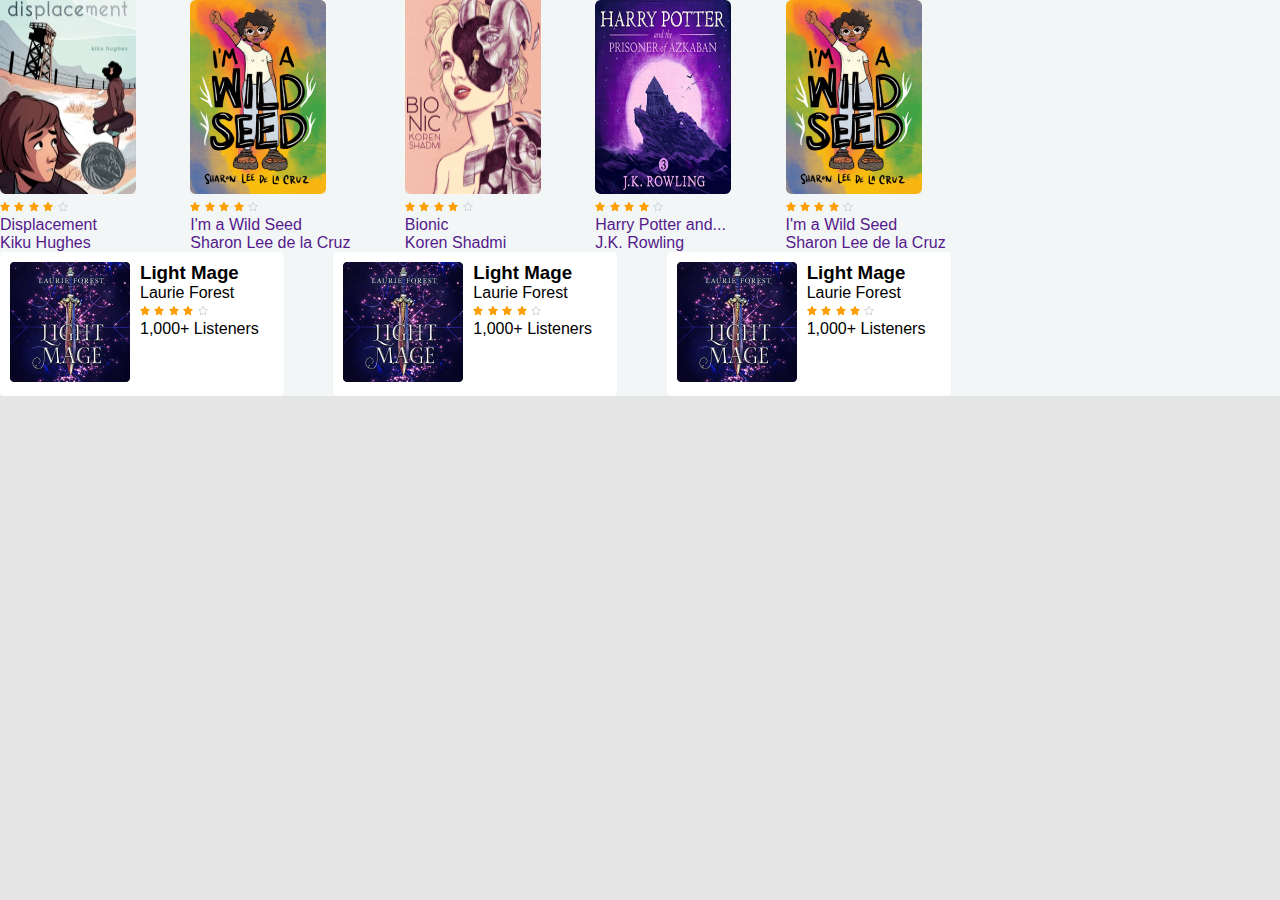
==== dashboard.html @ 431d7af4 "first commit" ====
<!DOCTYPE html>
<html lang="en">
<head>
    <meta charset="UTF-8">
    <meta http-equiv="X-UA-Compatible" content="IE=edge">
    <meta name="viewport" content="width=device-width, initial-scale=1.0">
    <link rel="stylesheet" href="/css/dashboard.css">
    <title>Document</title>
</head>
<body>
    <div class="container">
        <div class="sidebar"></div>
        <div class="main">
            <div class="rmd">
                <a href="">
                    <div>
                        <img class="rmd-img" src="/bk-images/displacement.png" alt="">
                    </div>
                    <div>
                        <p class="stars">
                            <img src="/images/star.png" alt="">
                            <img src="/images/star.png" alt="">
                            <img src="/images/star.png" alt="">
                            <img src="/images/star.png" alt="">
                            <img src="/images/star1.png" alt="">
                        </p>
                        <p class="bk-title">Displacement</p>
                        <p class="bk-author">Kiku Hughes</p>
                    </div>
                </a>
                <a href="">
                    <div>
                        <img class="rmd-img"  src="/bk-images/wild_seed.png" alt="">
                    </div>
                    <div>
                        <p class="stars">
                            <img src="/images/star.png" alt="">
                            <img src="/images/star.png" alt="">
                            <img src="/images/star.png" alt="">
                            <img src="/images/star.png" alt="">
                            <img src="/images/star1.png" alt="">
                        </p>
                        <p class="bk-title">I'm a Wild Seed</p>
                        <p class="bk-author">Sharon Lee de la Cruz</p>
                    </div>
                </a>
                <a href="">
                    <div>
                        <img class="rmd-img"  src="/bk-images/bionic.png" alt="">
                    </div>
                    <div>
                        <p class="stars">
                            <img src="/images/star.png" alt="">
                            <img src="/images/star.png" alt="">
                            <img src="/images/star.png" alt="">
                            <img src="/images/star.png" alt="">
                            <img src="/images/star1.png" alt="">
                        </p>
                        <p class="bk-title">Bionic</p>
                        <p class="bk-author">Koren Shadmi</p>
                    </div>
                </a>
                <a href="">
                    <div>
                        <img class="rmd-img"  src="/bk-images/potter.png" alt="">
                    </div>
                    <div>
                        <p class="stars">
                            <img src="/images/star.png" alt="">
                            <img src="/images/star.png" alt="">
                            <img src="/images/star.png" alt="">
                            <img src="/images/star.png" alt="">
                            <img src="/images/star1.png" alt="">
                        </p>
                        <p class="bk-title">Harry Potter and...</p>
                        <p class="bk-author">J.K. Rowling</p>
                    </div>
                </a>
                <a href="">
                    <div>
                        <img class="rmd-img"  src="/bk-images/wild_seed.png" alt="">
                    </div>
                    <div>
                        <p class="stars">
                            <img src="/images/star.png" alt="">
                            <img src="/images/star.png" alt="">
                            <img src="/images/star.png" alt="">
                            <img src="/images/star.png" alt="">
                            <img src="/images/star1.png" alt="">
                        </p>
                        <p class="bk-title">I'm a Wild Seed</p>
                        <p class="bk-author">Sharon Lee de la Cruz</p>
                    </div>
                </a>
            </div>
            <div class="trend">
                <div class="trend-bk">
                    <div class="trend-bk-img">
                        <img src="/bk-images/light_mage.png" alt="">
                    </div>
                    <div class="trend-bk-desc">
                        <h3 class="title">Light Mage</h3>
                        <p class="author">Laurie Forest</p>
                        <p class="stars">
                            <img src="/images/star.png" alt="">
                            <img src="/images/star.png" alt="">
                            <img src="/images/star.png" alt="">
                            <img src="/images/star.png" alt="">
                            <img src="/images/star1.png" alt="">
                        </p>
                        <p class="reviews">1,000+ Listeners</p>
                    </div>
                </div>
                <div class="trend-bk">
                    <div class="trend-bk-img">
                        <img src="/bk-images/light_mage.png" alt="">
                    </div>
                    <div class="trend-bk-desc">
                        <h3 class="title">Light Mage</h3>
                        <p class="author">Laurie Forest</p>
                        <p class="stars">
                            <img src="/images/star.png" alt="">
                            <img src="/images/star.png" alt="">
                            <img src="/images/star.png" alt="">
                            <img src="/images/star.png" alt="">
                            <img src="/images/star1.png" alt="">
                        </p>
                        <p class="reviews">1,000+ Listeners</p>
                    </div>
                </div>
                <div class="trend-bk">
                    <div class="trend-bk-img">
                        <img src="/bk-images/light_mage.png" alt="">
                    </div>
                    <div class="trend-bk-desc">
                        <h3 class="title">Light Mage</h3>
                        <p class="author">Laurie Forest</p>
                        <p class="stars">
                            <img src="/images/star.png" alt="">
                            <img src="/images/star.png" alt="">
                            <img src="/images/star.png" alt="">
                            <img src="/images/star.png" alt="">
                            <img src="/images/star1.png" alt="">
                        </p>
                        <p class="reviews">1,000+ Listeners</p>
                    </div>
                </div>
            </div>
            <div class="new"></div>
        </div>
    </div>
</body>
</html>
---- css/dashboard.css ----
* {
    box-sizing: border-box;
    padding: 0;
    margin: 0;
}

body {
    background-color: #E5E5E5;
    margin: 0;
    padding: 0;
    font-family: 'Inter', sans-serif;
    /* font-family: 'Karla', sans-serif; */
}

img {
    max-width: 100%;
}

a {
    text-decoration: none;
}

.main {
    background-color: #f2f6f7;
    /* max-width: 1160px; */
    margin: auto;
}

.rmd {
    display: grid;
    max-width: 1000px;
}
    
.rmd-img {
    width: 136px;
    height: 194px;

}

.trend {
    display: grid;   
    max-width: 1000px;
}

.trend-bk {
    width: 284px;
    height: 144px;
    padding: 10px;
    border-radius: 5px;
    background: #FFFFFF;
    display: flex;
    gap: 10px;
}

@media screen and (min-width: 375px)  {
    .rmd {
        grid-template-columns: auto auto;
    }
}

@media screen and (min-width: 600px) {
    .rmd {
        grid-template-columns: auto auto auto;
    }

    .trend {
        grid-template-columns: auto auto;
    }
}

@media screen and (min-width: 1024px) {
    .rmd {
        grid-template-columns: auto auto auto auto auto;
    }
    .trend {
        grid-template-columns: auto auto auto;
    }
}
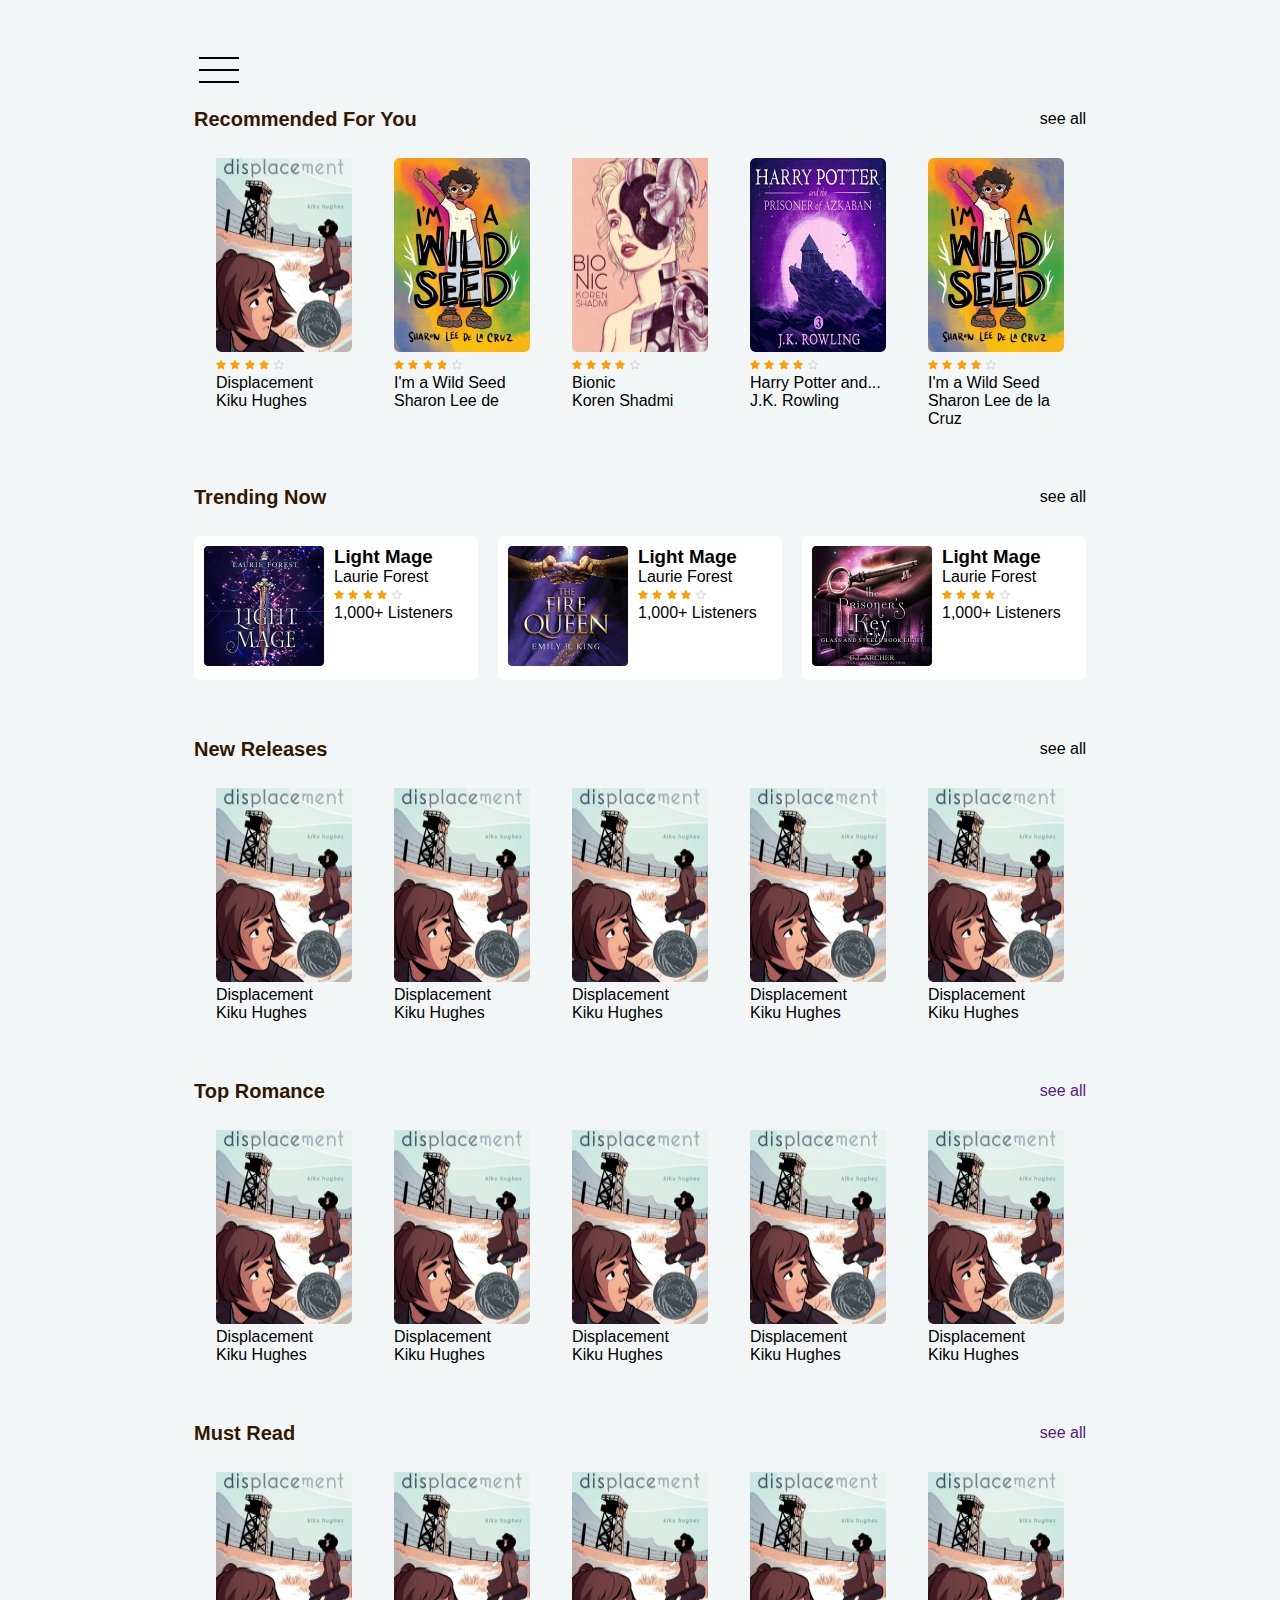
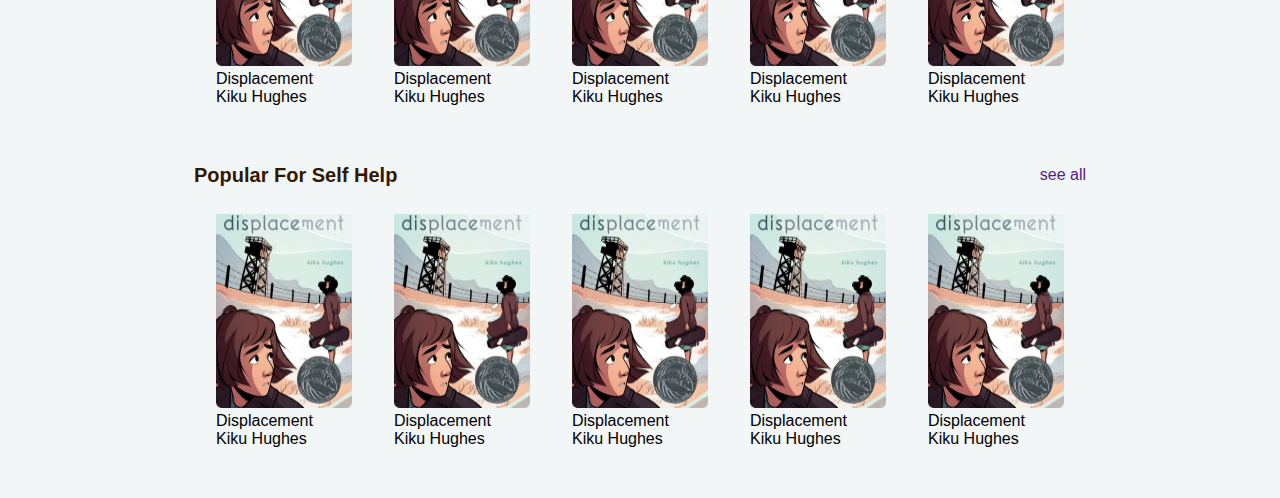
==== commit 699b4abb: "updates" ====
--- a/dashboard.html
+++ b/dashboard.html
@@ -5,148 +5,394 @@
     <meta http-equiv="X-UA-Compatible" content="IE=edge">
     <meta name="viewport" content="width=device-width, initial-scale=1.0">
     <link rel="stylesheet" href="/css/dashboard.css">
-    <title>Document</title>
+    <title>Audilan</title>
 </head>
 <body>
     <div class="container">
-        <div class="sidebar"></div>
+        <aside class="sidebar">
+            <div class="sidebar-top">
+                <img src="/images/logo.png" alt="">
+                <button class="hide-btn">
+                    <img src="/images/close-btn.png" alt="">
+                </button>
+            </div>
+            <ul class="side-navs">
+                <li><a href="">Dashboard</a></li>
+                <li><a href="">Ebook</a></li>
+                <li><a href="">Audiobook</a></li>
+                <li><a href="">Favourites</a></i1>
+                <li><a href="">Settings</a></li>
+            </ul>
+            <a href="login.html" class="logout">Login</a>
+        </aside>
         <div class="main">
-            <div class="rmd">
-                <a href="">
-                    <div>
-                        <img class="rmd-img" src="/bk-images/displacement.png" alt="">
-                    </div>
-                    <div>
-                        <p class="stars">
-                            <img src="/images/star.png" alt="">
-                            <img src="/images/star.png" alt="">
-                            <img src="/images/star.png" alt="">
-                            <img src="/images/star.png" alt="">
-                            <img src="/images/star1.png" alt="">
-                        </p>
-                        <p class="bk-title">Displacement</p>
-                        <p class="bk-author">Kiku Hughes</p>
-                    </div>
-                </a>
-                <a href="">
-                    <div>
-                        <img class="rmd-img"  src="/bk-images/wild_seed.png" alt="">
-                    </div>
-                    <div>
-                        <p class="stars">
-                            <img src="/images/star.png" alt="">
-                            <img src="/images/star.png" alt="">
-                            <img src="/images/star.png" alt="">
-                            <img src="/images/star.png" alt="">
-                            <img src="/images/star1.png" alt="">
-                        </p>
-                        <p class="bk-title">I'm a Wild Seed</p>
-                        <p class="bk-author">Sharon Lee de la Cruz</p>
-                    </div>
-                </a>
-                <a href="">
-                    <div>
-                        <img class="rmd-img"  src="/bk-images/bionic.png" alt="">
-                    </div>
-                    <div>
-                        <p class="stars">
-                            <img src="/images/star.png" alt="">
-                            <img src="/images/star.png" alt="">
-                            <img src="/images/star.png" alt="">
-                            <img src="/images/star.png" alt="">
-                            <img src="/images/star1.png" alt="">
-                        </p>
-                        <p class="bk-title">Bionic</p>
-                        <p class="bk-author">Koren Shadmi</p>
-                    </div>
-                </a>
-                <a href="">
-                    <div>
-                        <img class="rmd-img"  src="/bk-images/potter.png" alt="">
-                    </div>
-                    <div>
-                        <p class="stars">
-                            <img src="/images/star.png" alt="">
-                            <img src="/images/star.png" alt="">
-                            <img src="/images/star.png" alt="">
-                            <img src="/images/star.png" alt="">
-                            <img src="/images/star1.png" alt="">
-                        </p>
-                        <p class="bk-title">Harry Potter and...</p>
-                        <p class="bk-author">J.K. Rowling</p>
-                    </div>
-                </a>
-                <a href="">
-                    <div>
-                        <img class="rmd-img"  src="/bk-images/wild_seed.png" alt="">
-                    </div>
-                    <div>
-                        <p class="stars">
-                            <img src="/images/star.png" alt="">
-                            <img src="/images/star.png" alt="">
-                            <img src="/images/star.png" alt="">
-                            <img src="/images/star.png" alt="">
-                            <img src="/images/star1.png" alt="">
-                        </p>
-                        <p class="bk-title">I'm a Wild Seed</p>
-                        <p class="bk-author">Sharon Lee de la Cruz</p>
-                    </div>
-                </a>
-            </div>
-            <div class="trend">
-                <div class="trend-bk">
-                    <div class="trend-bk-img">
-                        <img src="/bk-images/light_mage.png" alt="">
-                    </div>
-                    <div class="trend-bk-desc">
-                        <h3 class="title">Light Mage</h3>
-                        <p class="author">Laurie Forest</p>
-                        <p class="stars">
-                            <img src="/images/star.png" alt="">
-                            <img src="/images/star.png" alt="">
-                            <img src="/images/star.png" alt="">
-                            <img src="/images/star.png" alt="">
-                            <img src="/images/star1.png" alt="">
-                        </p>
-                        <p class="reviews">1,000+ Listeners</p>
-                    </div>
-                </div>
-                <div class="trend-bk">
-                    <div class="trend-bk-img">
-                        <img src="/bk-images/light_mage.png" alt="">
-                    </div>
-                    <div class="trend-bk-desc">
-                        <h3 class="title">Light Mage</h3>
-                        <p class="author">Laurie Forest</p>
-                        <p class="stars">
-                            <img src="/images/star.png" alt="">
-                            <img src="/images/star.png" alt="">
-                            <img src="/images/star.png" alt="">
-                            <img src="/images/star.png" alt="">
-                            <img src="/images/star1.png" alt="">
-                        </p>
-                        <p class="reviews">1,000+ Listeners</p>
-                    </div>
-                </div>
-                <div class="trend-bk">
-                    <div class="trend-bk-img">
-                        <img src="/bk-images/light_mage.png" alt="">
-                    </div>
-                    <div class="trend-bk-desc">
-                        <h3 class="title">Light Mage</h3>
-                        <p class="author">Laurie Forest</p>
-                        <p class="stars">
-                            <img src="/images/star.png" alt="">
-                            <img src="/images/star.png" alt="">
-                            <img src="/images/star.png" alt="">
-                            <img src="/images/star.png" alt="">
-                            <img src="/images/star1.png" alt="">
-                        </p>
-                        <p class="reviews">1,000+ Listeners</p>
-                    </div>
-                </div>
-            </div>
-            <div class="new"></div>
+            <header class="main-top">
+                <button class="hamburger show-sidebar-btn">
+                    <span class="bar"></span>
+                    <span class="bar"></span>
+                    <span class="bar"></span>
+                </button>
+            </header>
+            <script src="/js/dashboard.js"></script>
+            <section>
+                <div class="header">
+                    <h2>Recommended For You</h2>
+                    <a>see all</a>
+                </div>
+                <div class="rmd books">
+                    <div class="book">
+                        <div>
+                            <img class="book-img" src="/bk-images/displacement.png" alt="">
+                        </div>
+                        <div class="desc">
+                            <p class="stars">
+                                <img src="/images/star.png" alt="">
+                                <img src="/images/star.png" alt="">
+                                <img src="/images/star.png" alt="">
+                                <img src="/images/star.png" alt="">
+                                <img src="/images/star1.png" alt="">
+                            </p>
+                            <p class="bk-title">Displacement</p>
+                            <p class="bk-author">Kiku Hughes</p>
+                        </div>
+                    </div>
+                    <div class="book">
+                        <div>
+                            <img class="book-img"  src="/bk-images/wild_seed.png" alt="">
+                        </div>
+                        <div class="desc">
+                            <p class="stars">
+                                <img src="/images/star.png" alt="">
+                                <img src="/images/star.png" alt="">
+                                <img src="/images/star.png" alt="">
+                                <img src="/images/star.png" alt="">
+                                <img src="/images/star1.png" alt="">
+                            </p>
+                            <p class="bk-title">I'm a Wild Seed</p>
+                            <p class="bk-author">Sharon Lee de </p>
+                        </div>
+                    </div>
+                    <div class="book">
+                        <div>
+                            <img class="book-img"  src="/bk-images/bionic.png" alt="">
+                        </div>
+                        <div class="desc">
+                            <p class="stars">
+                                <img src="/images/star.png" alt="">
+                                <img src="/images/star.png" alt="">
+                                <img src="/images/star.png" alt="">
+                                <img src="/images/star.png" alt="">
+                                <img src="/images/star1.png" alt="">
+                            </p>
+                            <p class="bk-title">Bionic</p>
+                            <p class="bk-author">Koren Shadmi</p>
+                        </div>
+                    </div>
+                    <div class="book">
+                        <div>
+                            <img class="book-img"  src="/bk-images/potter.png" alt="">
+                        </div>
+                        <div class="desc">
+                            <p class="stars">
+                                <img src="/images/star.png" alt="">
+                                <img src="/images/star.png" alt="">
+                                <img src="/images/star.png" alt="">
+                                <img src="/images/star.png" alt="">
+                                <img src="/images/star1.png" alt="">
+                            </p>
+                            <p class="bk-title">Harry Potter and...</p>
+                            <p class="bk-author">J.K. Rowling</p>
+                        </div>
+                    </div>
+                    <div class="book">
+                        <div>
+                            <img class="book-img"  src="/bk-images/wild_seed.png" alt="">
+                        </div>
+                        <div class="desc">
+                            <p class="stars">
+                                <img src="/images/star.png" alt="">
+                                <img src="/images/star.png" alt="">
+                                <img src="/images/star.png" alt="">
+                                <img src="/images/star.png" alt="">
+                                <img src="/images/star1.png" alt="">
+                            </p>
+                            <p class="bk-title">I'm a Wild Seed</p>
+                            <p class="bk-author">Sharon Lee de la Cruz</p>
+                        </div>
+                    </div>
+                </div>
+            </section>
+            <section>
+                <div class="header">
+                    <h2>Trending Now</h2>
+                    <a>see all</a>
+                </div>
+                <div class="trend">
+                    <div class="trend-bk">
+                        <div class="trend-bk-img">
+                            <img src="/bk-images/light_mage.png" alt="">
+                        </div>
+                        <div class="trend-bk-desc desc">
+                            <h3 class="title">Light Mage</h3>
+                            <p class="author">Laurie Forest</p>
+                            <p class="stars">
+                                <img src="/images/star.png" alt="">
+                                <img src="/images/star.png" alt="">
+                                <img src="/images/star.png" alt="">
+                                <img src="/images/star.png" alt="">
+                                <img src="/images/star1.png" alt="">
+                            </p>
+                            <p class="reviews">1,000+ Listeners</p>
+                        </div>
+                    </div>
+                    <div class="trend-bk">
+                        <div class="trend-bk-img">
+                            <img src="/bk-images/fire_queen.png" alt="">
+                        </div>
+                        <div class="trend-bk-desc desc">
+                            <h3 class="title">Light Mage</h3>
+                            <p class="author">Laurie Forest</p>
+                            <p class="stars">
+                                <img src="/images/star.png" alt="">
+                                <img src="/images/star.png" alt="">
+                                <img src="/images/star.png" alt="">
+                                <img src="/images/star.png" alt="">
+                                <img src="/images/star1.png" alt="">
+                            </p>
+                            <p class="reviews">1,000+ Listeners</p>
+                        </div>
+                    </div>
+                    <div class="trend-bk">
+                        <div class="trend-bk-img">
+                            <img src="/bk-images/prisoner_key.png" alt="">
+                        </div>
+                        <div class="trend-bk-desc desc">
+                            <h3 class="title">Light Mage</h3>
+                            <p class="author">Laurie Forest</p>
+                            <p class="stars">
+                                <img src="/images/star.png" alt="">
+                                <img src="/images/star.png" alt="">
+                                <img src="/images/star.png" alt="">
+                                <img src="/images/star.png" alt="">
+                                <img src="/images/star1.png" alt="">
+                            </p>
+                            <p class="reviews">1,000+ Listeners</p>
+                        </div>
+                    </div>
+                </div>
+            </section>
+            <section>
+                <div class="header">
+                    <h2>New Releases</h2>
+                    <a>see all</a>
+                </div>
+                <div class="new books">
+                    <div class="book">
+                        <div>
+                            <img class="book-img" src="/bk-images/displacement.png" alt="">
+                        </div>
+                        <div class="desc">
+                            <p class="bk-title">Displacement</p>
+                            <p class="bk-author">Kiku Hughes</p>
+                        </div>
+                    </div>
+                    <div class="book">
+                        <div>
+                            <img class="book-img" src="/bk-images/displacement.png" alt="">
+                        </div>
+                        <div class="desc">
+                            <p class="bk-title">Displacement</p>
+                            <p class="bk-author">Kiku Hughes</p>
+                        </div>
+                    </div>
+                    <div class="book">
+                        <div>
+                            <img class="book-img" src="/bk-images/displacement.png" alt="">
+                        </div>
+                        <div class="desc">
+                            <p class="bk-title">Displacement</p>
+                            <p class="bk-author">Kiku Hughes</p>
+                        </div>
+                    </div>
+                    <div class="book">
+                        <div>
+                            <img class="book-img" src="/bk-images/displacement.png" alt="">
+                        </div>
+                        <div class="desc">
+                            <p class="bk-title">Displacement</p>
+                            <p class="bk-author">Kiku Hughes</p>
+                        </div>
+                    </div>
+                    <div class="book">
+                        <div>
+                            <img class="book-img" src="/bk-images/displacement.png" alt="">
+                        </div>
+                        <div class="desc">
+                            <p class="bk-title">Displacement</p>
+                            <p class="bk-author">Kiku Hughes</p>
+                        </div>
+                    </div>
+                </div>
+            </section>
+            <section>
+                <div class="header">
+                    <h2>Top Romance</h2>
+                    <a href="">see all</a>
+                </div>
+                <div class="new books">
+                    <div class="book">
+                        <div>
+                            <img class="book-img" src="/bk-images/displacement.png" alt="">
+                        </div>
+                        <div class="desc">
+                            <p class="bk-title">Displacement</p>
+                            <p class="bk-author">Kiku Hughes</p>
+                        </div>
+                    </div>
+                    <div class="book">
+                        <div>
+                            <img class="book-img" src="/bk-images/displacement.png" alt="">
+                        </div>
+                        <div class="desc">
+                            <p class="bk-title">Displacement</p>
+                            <p class="bk-author">Kiku Hughes</p>
+                        </div>
+                    </div>
+                    <div class="book">
+                        <div>
+                            <img class="book-img" src="/bk-images/displacement.png" alt="">
+                        </div>
+                        <div class="desc">
+                            <p class="bk-title">Displacement</p>
+                            <p class="bk-author">Kiku Hughes</p>
+                        </div>
+                    </div>
+                    <div class="book">
+                        <div>
+                            <img class="book-img" src="/bk-images/displacement.png" alt="">
+                        </div>
+                        <div class="desc">
+                            <p class="bk-title">Displacement</p>
+                            <p class="bk-author">Kiku Hughes</p>
+                        </div>
+                    </div>
+                    <div class="book">
+                        <div>
+                            <img class="book-img" src="/bk-images/displacement.png" alt="">
+                        </div>
+                        <div class="desc">
+                            <p class="bk-title">Displacement</p>
+                            <p class="bk-author">Kiku Hughes</p>
+                        </div>
+                    </div>
+                </div>
+            </section>
+            <section>
+                <div class="header">
+                    <h2>Must Read</h2>
+                    <a href="">see all</a>
+                </div>
+                <div class="new books">
+                    <div class="book">
+                        <div>
+                            <img class="book-img" src="/bk-images/displacement.png" alt="">
+                        </div>
+                        <div class="desc">
+                            <p class="bk-title">Displacement</p>
+                            <p class="bk-author">Kiku Hughes</p>
+                        </div>
+                    </div>
+                    <div class="book">
+                        <div>
+                            <img class="book-img" src="/bk-images/displacement.png" alt="">
+                        </div>
+                        <div class="desc">
+                            <p class="bk-title">Displacement</p>
+                            <p class="bk-author">Kiku Hughes</p>
+                        </div>
+                    </div>
+                    <div class="book">
+                        <div>
+                            <img class="book-img" src="/bk-images/displacement.png" alt="">
+                        </div>
+                        <div class="desc">
+                            <p class="bk-title">Displacement</p>
+                            <p class="bk-author">Kiku Hughes</p>
+                        </div>
+                    </div>
+                    <div class="book">
+                        <div>
+                            <img class="book-img" src="/bk-images/displacement.png" alt="">
+                        </div>
+                        <div class="desc">
+                            <p class="bk-title">Displacement</p>
+                            <p class="bk-author">Kiku Hughes</p>
+                        </div>
+                    </div>
+                    <div class="book">
+                        <div>
+                            <img class="book-img" src="/bk-images/displacement.png" alt="">
+                        </div>
+                        <div class="desc">
+                            <p class="bk-title">Displacement</p>
+                            <p class="bk-author">Kiku Hughes</p>
+                        </div>
+                    </div>
+                </div>
+            </section>
+            <section>
+                <div class="header">
+                    <h2>Popular For Self Help</h2>
+                    <a href="">see all</a>
+                </div>
+                <div class="new books">
+                    <div class="book">
+                        <div>
+                            <img class="book-img" src="/bk-images/displacement.png" alt="">
+                        </div>
+                        <div class="desc">
+                            <p class="bk-title">Displacement</p>
+                            <p class="bk-author">Kiku Hughes</p>
+                        </div>
+                    </div>
+                    <div class="book">
+                        <div>
+                            <img class="book-img" src="/bk-images/displacement.png" alt="">
+                        </div>
+                        <div class="desc">
+                            <p class="bk-title">Displacement</p>
+                            <p class="bk-author">Kiku Hughes</p>
+                        </div>
+                    </div>
+                    <div class="book">
+                        <div>
+                            <img class="book-img" src="/bk-images/displacement.png" alt="">
+                        </div>
+                        <div class="desc">
+                            <p class="bk-title">Displacement</p>
+                            <p class="bk-author">Kiku Hughes</p>
+                        </div>
+                    </div>
+                    <div class="book">
+                        <div>
+                            <img class="book-img" src="/bk-images/displacement.png" alt="">
+                        </div>
+                        <div class="desc">
+                            <p class="bk-title">Displacement</p>
+                            <p class="bk-author">Kiku Hughes</p>
+                        </div>
+                    </div>
+                    <div class="book">
+                        <div>
+                            <img class="book-img" src="/bk-images/displacement.png" alt="">
+                        </div>
+                        <div class="desc">
+                            <p class="bk-title">Displacement</p>
+                            <p class="bk-author">Kiku Hughes</p>
+                        </div>
+                    </div>
+                </div>
+            </section>
         </div>
     </div>
 </body>
--- a/css/dashboard.css
+++ b/css/dashboard.css
@@ -9,7 +9,6 @@
     margin: 0;
     padding: 0;
     font-family: 'Inter', sans-serif;
-    /* font-family: 'Karla', sans-serif; */
 }
 
 img {
@@ -20,18 +19,118 @@
     text-decoration: none;
 }
 
+ul {
+    list-style: none;
+}
+header {
+    padding-top: 50px;
+}
+.container {
+    display: grid;
+}
+.sidebar {
+    padding-left: 40px;
+    background-color: #FCFDFF;
+    height: 100%;
+    width: 100%;
+    position: fixed;
+    left: 0;
+    top: 0;
+    display: grid;
+    grid-template-rows: 25% auto;
+    transition:  all 0.5s linear;
+    transform: translate(-100%);
+}
+
+.show-bar {
+    transform: translate(0%);
+}
+
+
+.sidebar-top {
+    display: flex;
+    justify-content: space-between;
+    align-items: center;
+}
+
+aside a {
+    font-weight: 400;
+    font-size: 24px;
+    line-height: 30px;
+    color: rgba(0, 0, 0, 0.47);
+}
+
+.hide-btn {
+    height: 40px;
+    width: 40px;
+    border: none;
+    position: absolute;
+    right: 40px;
+    cursor: pointer;
+}
+
+.side-navs > li {
+    padding-block: 10px ;
+}
+
 .main {
     background-color: #f2f6f7;
-    /* max-width: 1160px; */
-    margin: auto;
+    /* margin: auto; */
+    display: grid;
+    justify-content: center;
+    align-items: center;
 }
 
-.rmd {
+.hamburger {
+    width: 50px;
+    height: 50px;
+    border: none;
+    background-color: #f2f6f7;
+    cursor: pointer;
+    padding: 5px;
+}
+
+.bar {
+    border: 1px solid black;
+    display: block;
+    margin-bottom: 10px;
+}
+.header {
+    display: flex;
+    justify-content: space-between;
+    align-items: center;
+    margin-bottom: 20px;
+}
+
+.header > h2 {
+    font-weight: 600;
+    font-size: 20px;
+    line-height: 38px;
+    color: #331800;
+} 
+
+.books {
     display: grid;
-    max-width: 1000px;
+    justify-content: center;
+    gap: 42px;
+    margin-bottom: 50px;
+}
+
+.books > div {
+    width: 136px;
+    
+}
+
+.book, .trend-bk {
+    cursor: pointer;
+    transition:  all 0.5s linear;
+}
+
+.book:hover, .trend-bk:hover {
+    transform: scale(1.2);
 }
     
-.rmd-img {
+.book-img {
     width: 136px;
     height: 194px;
 
@@ -39,7 +138,9 @@
 
 .trend {
     display: grid;   
-    max-width: 1000px;
+    justify-content: start;
+    gap: 20px;
+    margin-bottom: 50px;
 }
 
 .trend-bk {
@@ -53,13 +154,13 @@
 }
 
 @media screen and (min-width: 375px)  {
-    .rmd {
+    .books {
         grid-template-columns: auto auto;
     }
 }
 
 @media screen and (min-width: 600px) {
-    .rmd {
+    .books {
         grid-template-columns: auto auto auto;
     }
 
@@ -69,10 +170,15 @@
 }
 
 @media screen and (min-width: 1024px) {
-    .rmd {
+    .books {
         grid-template-columns: auto auto auto auto auto;
     }
     .trend {
         grid-template-columns: auto auto auto;
     }
+
+    .sidebar {
+        width: 400px;
+    }
+
 }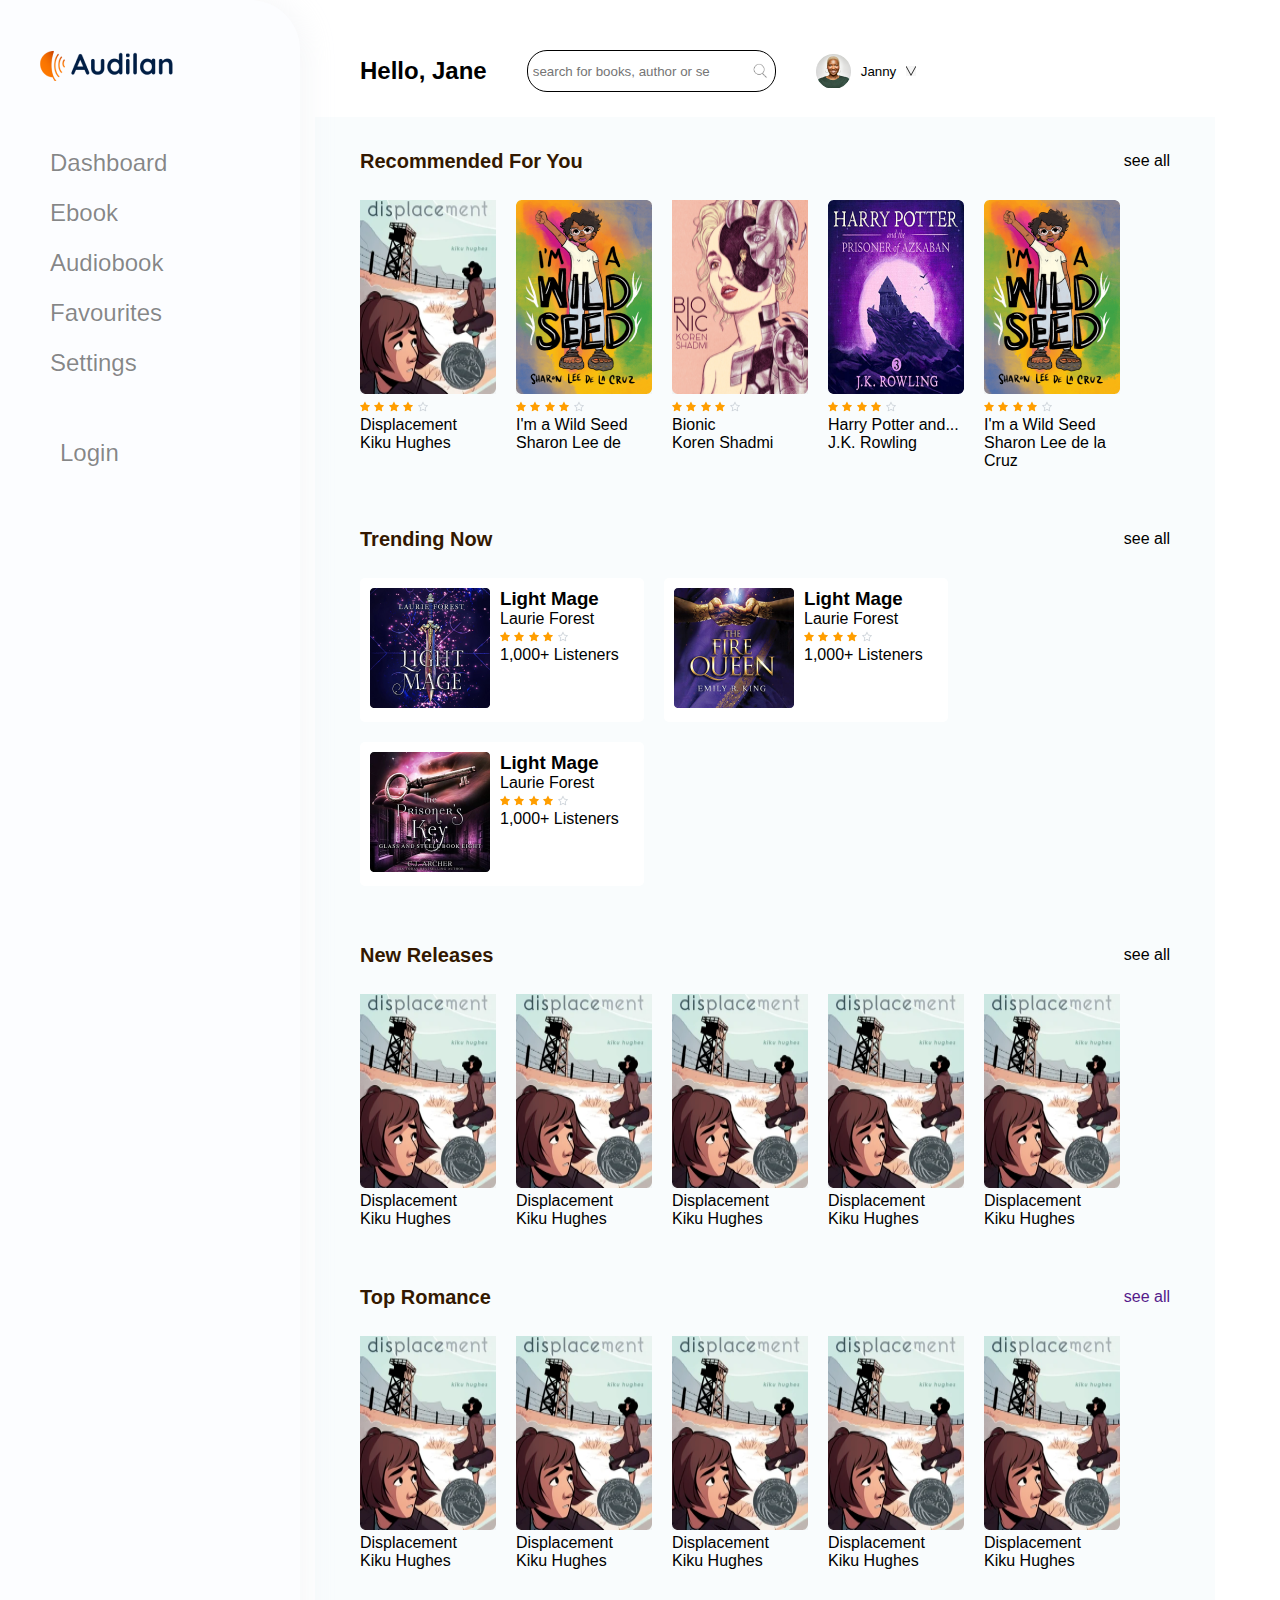
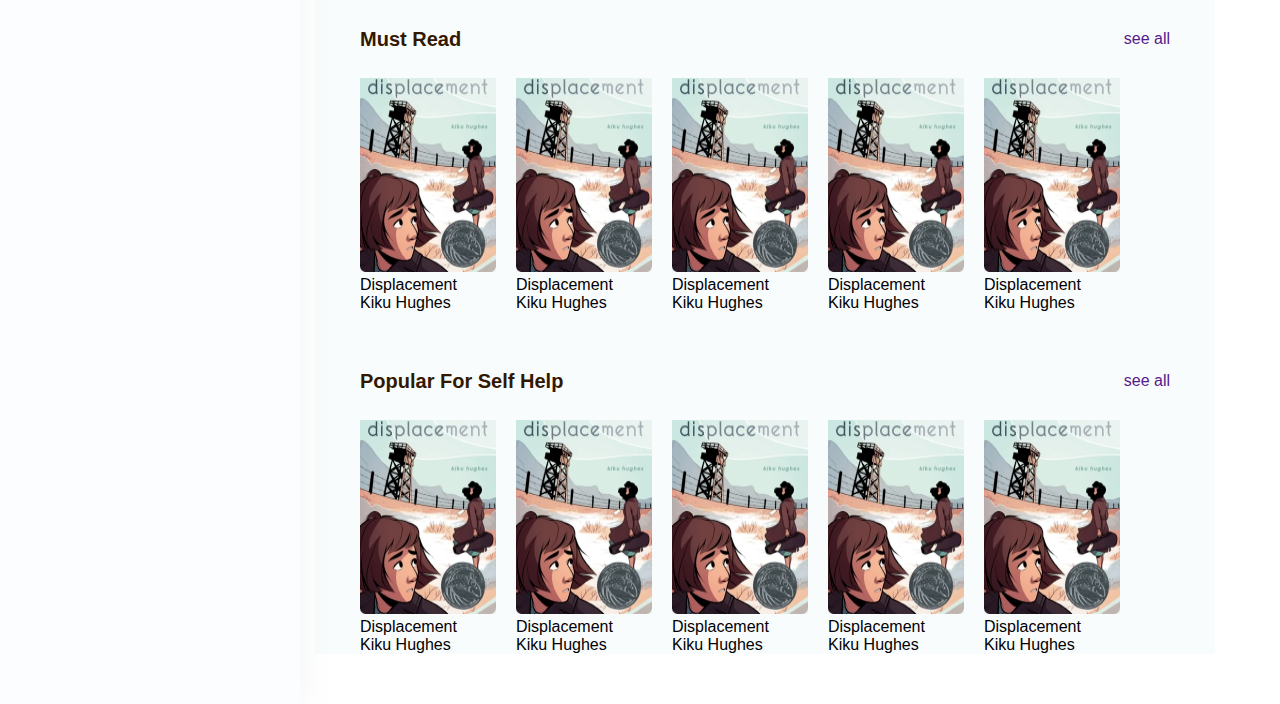
==== commit 0c66b041: "repairs" ====
--- a/dashboard.html
+++ b/dashboard.html
@@ -9,9 +9,11 @@
 </head>
 <body>
     <div class="container">
-        <aside class="sidebar">
+        <div class="sidebar">
             <div class="sidebar-top">
-                <img src="/images/logo.png" alt="">
+                <a href="index.html">
+                    <img src="/images/logo.png" alt="">
+                </a>
                 <button class="hide-btn">
                     <img src="/images/close-btn.png" alt="">
                 </button>
@@ -24,376 +26,395 @@
                 <li><a href="">Settings</a></li>
             </ul>
             <a href="login.html" class="logout">Login</a>
-        </aside>
+        </div>
         <div class="main">
-            <header class="main-top">
-                <button class="hamburger show-sidebar-btn">
-                    <span class="bar"></span>
-                    <span class="bar"></span>
-                    <span class="bar"></span>
-                </button>
-            </header>
-            <script src="/js/dashboard.js"></script>
-            <section>
-                <div class="header">
-                    <h2>Recommended For You</h2>
-                    <a>see all</a>
-                </div>
-                <div class="rmd books">
-                    <div class="book">
-                        <div>
-                            <img class="book-img" src="/bk-images/displacement.png" alt="">
-                        </div>
-                        <div class="desc">
-                            <p class="stars">
-                                <img src="/images/star.png" alt="">
-                                <img src="/images/star.png" alt="">
-                                <img src="/images/star.png" alt="">
-                                <img src="/images/star.png" alt="">
-                                <img src="/images/star1.png" alt="">
-                            </p>
-                            <p class="bk-title">Displacement</p>
-                            <p class="bk-author">Kiku Hughes</p>
-                        </div>
-                    </div>
-                    <div class="book">
-                        <div>
-                            <img class="book-img"  src="/bk-images/wild_seed.png" alt="">
-                        </div>
-                        <div class="desc">
-                            <p class="stars">
-                                <img src="/images/star.png" alt="">
-                                <img src="/images/star.png" alt="">
-                                <img src="/images/star.png" alt="">
-                                <img src="/images/star.png" alt="">
-                                <img src="/images/star1.png" alt="">
-                            </p>
-                            <p class="bk-title">I'm a Wild Seed</p>
-                            <p class="bk-author">Sharon Lee de </p>
-                        </div>
-                    </div>
-                    <div class="book">
-                        <div>
-                            <img class="book-img"  src="/bk-images/bionic.png" alt="">
-                        </div>
-                        <div class="desc">
-                            <p class="stars">
-                                <img src="/images/star.png" alt="">
-                                <img src="/images/star.png" alt="">
-                                <img src="/images/star.png" alt="">
-                                <img src="/images/star.png" alt="">
-                                <img src="/images/star1.png" alt="">
-                            </p>
-                            <p class="bk-title">Bionic</p>
-                            <p class="bk-author">Koren Shadmi</p>
-                        </div>
-                    </div>
-                    <div class="book">
-                        <div>
-                            <img class="book-img"  src="/bk-images/potter.png" alt="">
-                        </div>
-                        <div class="desc">
-                            <p class="stars">
-                                <img src="/images/star.png" alt="">
-                                <img src="/images/star.png" alt="">
-                                <img src="/images/star.png" alt="">
-                                <img src="/images/star.png" alt="">
-                                <img src="/images/star1.png" alt="">
-                            </p>
-                            <p class="bk-title">Harry Potter and...</p>
-                            <p class="bk-author">J.K. Rowling</p>
-                        </div>
-                    </div>
-                    <div class="book">
-                        <div>
-                            <img class="book-img"  src="/bk-images/wild_seed.png" alt="">
-                        </div>
-                        <div class="desc">
-                            <p class="stars">
-                                <img src="/images/star.png" alt="">
-                                <img src="/images/star.png" alt="">
-                                <img src="/images/star.png" alt="">
-                                <img src="/images/star.png" alt="">
-                                <img src="/images/star1.png" alt="">
-                            </p>
-                            <p class="bk-title">I'm a Wild Seed</p>
-                            <p class="bk-author">Sharon Lee de la Cruz</p>
-                        </div>
+            <section class="main-top-lg">
+                <header class="main-top">
+                    <button class="hamburger show-sidebar-btn">
+                        <span class="bar"></span>
+                        <span class="bar"></span>
+                        <span class="bar"></span>
+                    </button>
+                </header>
+                <div class="header-container">
+                    <h2 class="greeting">Hello, Jane</h2>
+                    <div class="abc" >
+                        <!-- <button>menu</button> -->
+                        <div class="search-area">
+                            <input type="text" placeholder="search for books, author or series">
+                            <img src="/images/search_icon.png" class="search_icon" alt="">
+                        </div>
+                    </div>
+                    <div class="user-profile">
+                        <img src="/images/user_profile.png" alt="">
+                        <small class="username">Janny</small>
+                        <img src="/images/drop_down_btn (2).jpg" class="drop-btn" alt="">
                     </div>
                 </div>
             </section>
-            <section>
-                <div class="header">
-                    <h2>Trending Now</h2>
-                    <a>see all</a>
-                </div>
-                <div class="trend">
-                    <div class="trend-bk">
-                        <div class="trend-bk-img">
-                            <img src="/bk-images/light_mage.png" alt="">
-                        </div>
-                        <div class="trend-bk-desc desc">
-                            <h3 class="title">Light Mage</h3>
-                            <p class="author">Laurie Forest</p>
-                            <p class="stars">
-                                <img src="/images/star.png" alt="">
-                                <img src="/images/star.png" alt="">
-                                <img src="/images/star.png" alt="">
-                                <img src="/images/star.png" alt="">
-                                <img src="/images/star1.png" alt="">
-                            </p>
-                            <p class="reviews">1,000+ Listeners</p>
-                        </div>
-                    </div>
-                    <div class="trend-bk">
-                        <div class="trend-bk-img">
-                            <img src="/bk-images/fire_queen.png" alt="">
-                        </div>
-                        <div class="trend-bk-desc desc">
-                            <h3 class="title">Light Mage</h3>
-                            <p class="author">Laurie Forest</p>
-                            <p class="stars">
-                                <img src="/images/star.png" alt="">
-                                <img src="/images/star.png" alt="">
-                                <img src="/images/star.png" alt="">
-                                <img src="/images/star.png" alt="">
-                                <img src="/images/star1.png" alt="">
-                            </p>
-                            <p class="reviews">1,000+ Listeners</p>
-                        </div>
-                    </div>
-                    <div class="trend-bk">
-                        <div class="trend-bk-img">
-                            <img src="/bk-images/prisoner_key.png" alt="">
-                        </div>
-                        <div class="trend-bk-desc desc">
-                            <h3 class="title">Light Mage</h3>
-                            <p class="author">Laurie Forest</p>
-                            <p class="stars">
-                                <img src="/images/star.png" alt="">
-                                <img src="/images/star.png" alt="">
-                                <img src="/images/star.png" alt="">
-                                <img src="/images/star.png" alt="">
-                                <img src="/images/star1.png" alt="">
-                            </p>
-                            <p class="reviews">1,000+ Listeners</p>
-                        </div>
-                    </div>
-                </div>
-            </section>
-            <section>
-                <div class="header">
-                    <h2>New Releases</h2>
-                    <a>see all</a>
-                </div>
-                <div class="new books">
-                    <div class="book">
-                        <div>
-                            <img class="book-img" src="/bk-images/displacement.png" alt="">
-                        </div>
-                        <div class="desc">
-                            <p class="bk-title">Displacement</p>
-                            <p class="bk-author">Kiku Hughes</p>
-                        </div>
-                    </div>
-                    <div class="book">
-                        <div>
-                            <img class="book-img" src="/bk-images/displacement.png" alt="">
-                        </div>
-                        <div class="desc">
-                            <p class="bk-title">Displacement</p>
-                            <p class="bk-author">Kiku Hughes</p>
-                        </div>
-                    </div>
-                    <div class="book">
-                        <div>
-                            <img class="book-img" src="/bk-images/displacement.png" alt="">
-                        </div>
-                        <div class="desc">
-                            <p class="bk-title">Displacement</p>
-                            <p class="bk-author">Kiku Hughes</p>
-                        </div>
-                    </div>
-                    <div class="book">
-                        <div>
-                            <img class="book-img" src="/bk-images/displacement.png" alt="">
-                        </div>
-                        <div class="desc">
-                            <p class="bk-title">Displacement</p>
-                            <p class="bk-author">Kiku Hughes</p>
-                        </div>
-                    </div>
-                    <div class="book">
-                        <div>
-                            <img class="book-img" src="/bk-images/displacement.png" alt="">
-                        </div>
-                        <div class="desc">
-                            <p class="bk-title">Displacement</p>
-                            <p class="bk-author">Kiku Hughes</p>
-                        </div>
-                    </div>
-                </div>
-            </section>
-            <section>
-                <div class="header">
-                    <h2>Top Romance</h2>
-                    <a href="">see all</a>
-                </div>
-                <div class="new books">
-                    <div class="book">
-                        <div>
-                            <img class="book-img" src="/bk-images/displacement.png" alt="">
-                        </div>
-                        <div class="desc">
-                            <p class="bk-title">Displacement</p>
-                            <p class="bk-author">Kiku Hughes</p>
-                        </div>
-                    </div>
-                    <div class="book">
-                        <div>
-                            <img class="book-img" src="/bk-images/displacement.png" alt="">
-                        </div>
-                        <div class="desc">
-                            <p class="bk-title">Displacement</p>
-                            <p class="bk-author">Kiku Hughes</p>
-                        </div>
-                    </div>
-                    <div class="book">
-                        <div>
-                            <img class="book-img" src="/bk-images/displacement.png" alt="">
-                        </div>
-                        <div class="desc">
-                            <p class="bk-title">Displacement</p>
-                            <p class="bk-author">Kiku Hughes</p>
-                        </div>
-                    </div>
-                    <div class="book">
-                        <div>
-                            <img class="book-img" src="/bk-images/displacement.png" alt="">
-                        </div>
-                        <div class="desc">
-                            <p class="bk-title">Displacement</p>
-                            <p class="bk-author">Kiku Hughes</p>
-                        </div>
-                    </div>
-                    <div class="book">
-                        <div>
-                            <img class="book-img" src="/bk-images/displacement.png" alt="">
-                        </div>
-                        <div class="desc">
-                            <p class="bk-title">Displacement</p>
-                            <p class="bk-author">Kiku Hughes</p>
-                        </div>
-                    </div>
-                </div>
-            </section>
-            <section>
-                <div class="header">
-                    <h2>Must Read</h2>
-                    <a href="">see all</a>
-                </div>
-                <div class="new books">
-                    <div class="book">
-                        <div>
-                            <img class="book-img" src="/bk-images/displacement.png" alt="">
-                        </div>
-                        <div class="desc">
-                            <p class="bk-title">Displacement</p>
-                            <p class="bk-author">Kiku Hughes</p>
-                        </div>
-                    </div>
-                    <div class="book">
-                        <div>
-                            <img class="book-img" src="/bk-images/displacement.png" alt="">
-                        </div>
-                        <div class="desc">
-                            <p class="bk-title">Displacement</p>
-                            <p class="bk-author">Kiku Hughes</p>
-                        </div>
-                    </div>
-                    <div class="book">
-                        <div>
-                            <img class="book-img" src="/bk-images/displacement.png" alt="">
-                        </div>
-                        <div class="desc">
-                            <p class="bk-title">Displacement</p>
-                            <p class="bk-author">Kiku Hughes</p>
-                        </div>
-                    </div>
-                    <div class="book">
-                        <div>
-                            <img class="book-img" src="/bk-images/displacement.png" alt="">
-                        </div>
-                        <div class="desc">
-                            <p class="bk-title">Displacement</p>
-                            <p class="bk-author">Kiku Hughes</p>
-                        </div>
-                    </div>
-                    <div class="book">
-                        <div>
-                            <img class="book-img" src="/bk-images/displacement.png" alt="">
-                        </div>
-                        <div class="desc">
-                            <p class="bk-title">Displacement</p>
-                            <p class="bk-author">Kiku Hughes</p>
-                        </div>
-                    </div>
-                </div>
-            </section>
-            <section>
-                <div class="header">
-                    <h2>Popular For Self Help</h2>
-                    <a href="">see all</a>
-                </div>
-                <div class="new books">
-                    <div class="book">
-                        <div>
-                            <img class="book-img" src="/bk-images/displacement.png" alt="">
-                        </div>
-                        <div class="desc">
-                            <p class="bk-title">Displacement</p>
-                            <p class="bk-author">Kiku Hughes</p>
-                        </div>
-                    </div>
-                    <div class="book">
-                        <div>
-                            <img class="book-img" src="/bk-images/displacement.png" alt="">
-                        </div>
-                        <div class="desc">
-                            <p class="bk-title">Displacement</p>
-                            <p class="bk-author">Kiku Hughes</p>
-                        </div>
-                    </div>
-                    <div class="book">
-                        <div>
-                            <img class="book-img" src="/bk-images/displacement.png" alt="">
-                        </div>
-                        <div class="desc">
-                            <p class="bk-title">Displacement</p>
-                            <p class="bk-author">Kiku Hughes</p>
-                        </div>
-                    </div>
-                    <div class="book">
-                        <div>
-                            <img class="book-img" src="/bk-images/displacement.png" alt="">
-                        </div>
-                        <div class="desc">
-                            <p class="bk-title">Displacement</p>
-                            <p class="bk-author">Kiku Hughes</p>
-                        </div>
-                    </div>
-                    <div class="book">
-                        <div>
-                            <img class="book-img" src="/bk-images/displacement.png" alt="">
-                        </div>
-                        <div class="desc">
-                            <p class="bk-title">Displacement</p>
-                            <p class="bk-author">Kiku Hughes</p>
-                        </div>
-                    </div>
-                </div>
-            </section>
+            <main>
+                <section>
+                    <div class="header">
+                        <h2>Recommended For You</h2>
+                        <a>see all</a>
+                    </div>
+                    <div class="rmd books">
+                        <div class="book">
+                            <div>
+                                <img class="book-img" src="/bk-images/displacement.png" alt="">
+                            </div>
+                            <div class="desc">
+                                <p class="stars">
+                                    <img src="/images/star.png" alt="">
+                                    <img src="/images/star.png" alt="">
+                                    <img src="/images/star.png" alt="">
+                                    <img src="/images/star.png" alt="">
+                                    <img src="/images/star1.png" alt="">
+                                </p>
+                                <p class="bk-title">Displacement</p>
+                                <p class="bk-author">Kiku Hughes</p>
+                            </div>
+                        </div>
+                        <div class="book">
+                            <div>
+                                <img class="book-img"  src="/bk-images/wild_seed.png" alt="">
+                            </div>
+                            <div class="desc">
+                                <p class="stars">
+                                    <img src="/images/star.png" alt="">
+                                    <img src="/images/star.png" alt="">
+                                    <img src="/images/star.png" alt="">
+                                    <img src="/images/star.png" alt="">
+                                    <img src="/images/star1.png" alt="">
+                                </p>
+                                <p class="bk-title">I'm a Wild Seed</p>
+                                <p class="bk-author">Sharon Lee de </p>
+                            </div>
+                        </div>
+                        <div class="book">
+                            <div>
+                                <img class="book-img"  src="/bk-images/bionic.png" alt="">
+                            </div>
+                            <div class="desc">
+                                <p class="stars">
+                                    <img src="/images/star.png" alt="">
+                                    <img src="/images/star.png" alt="">
+                                    <img src="/images/star.png" alt="">
+                                    <img src="/images/star.png" alt="">
+                                    <img src="/images/star1.png" alt="">
+                                </p>
+                                <p class="bk-title">Bionic</p>
+                                <p class="bk-author">Koren Shadmi</p>
+                            </div>
+                        </div>
+                        <div class="book">
+                            <div>
+                                <img class="book-img"  src="/bk-images/potter.png" alt="">
+                            </div>
+                            <div class="desc">
+                                <p class="stars">
+                                    <img src="/images/star.png" alt="">
+                                    <img src="/images/star.png" alt="">
+                                    <img src="/images/star.png" alt="">
+                                    <img src="/images/star.png" alt="">
+                                    <img src="/images/star1.png" alt="">
+                                </p>
+                                <p class="bk-title">Harry Potter and...</p>
+                                <p class="bk-author">J.K. Rowling</p>
+                            </div>
+                        </div>
+                        <div class="book">
+                            <div>
+                                <img class="book-img"  src="/bk-images/wild_seed.png" alt="">
+                            </div>
+                            <div class="desc">
+                                <p class="stars">
+                                    <img src="/images/star.png" alt="">
+                                    <img src="/images/star.png" alt="">
+                                    <img src="/images/star.png" alt="">
+                                    <img src="/images/star.png" alt="">
+                                    <img src="/images/star1.png" alt="">
+                                </p>
+                                <p class="bk-title">I'm a Wild Seed</p>
+                                <p class="bk-author">Sharon Lee de la Cruz</p>
+                            </div>
+                        </div>
+                    </div>
+                </section>
+                <section>
+                    <div class="header">
+                        <h2>Trending Now</h2>
+                        <a>see all</a>
+                    </div>
+                    <div class="trend">
+                        <div class="trend-bk">
+                            <div class="trend-bk-img">
+                                <img src="/bk-images/light_mage.png" alt="">
+                            </div>
+                            <div class="trend-bk-desc desc">
+                                <h3 class="title">Light Mage</h3>
+                                <p class="author">Laurie Forest</p>
+                                <p class="stars">
+                                    <img src="/images/star.png" alt="">
+                                    <img src="/images/star.png" alt="">
+                                    <img src="/images/star.png" alt="">
+                                    <img src="/images/star.png" alt="">
+                                    <img src="/images/star1.png" alt="">
+                                </p>
+                                <p class="reviews">1,000+ Listeners</p>
+                            </div>
+                        </div>
+                        <div class="trend-bk">
+                            <div class="trend-bk-img">
+                                <img src="/bk-images/fire_queen.png" alt="">
+                            </div>
+                            <div class="trend-bk-desc desc">
+                                <h3 class="title">Light Mage</h3>
+                                <p class="author">Laurie Forest</p>
+                                <p class="stars">
+                                    <img src="/images/star.png" alt="">
+                                    <img src="/images/star.png" alt="">
+                                    <img src="/images/star.png" alt="">
+                                    <img src="/images/star.png" alt="">
+                                    <img src="/images/star1.png" alt="">
+                                </p>
+                                <p class="reviews">1,000+ Listeners</p>
+                            </div>
+                        </div>
+                        <div class="trend-bk">
+                            <div class="trend-bk-img">
+                                <img src="/bk-images/prisoner_key.png" alt="">
+                            </div>
+                            <div class="trend-bk-desc desc">
+                                <h3 class="title">Light Mage</h3>
+                                <p class="author">Laurie Forest</p>
+                                <p class="stars">
+                                    <img src="/images/star.png" alt="">
+                                    <img src="/images/star.png" alt="">
+                                    <img src="/images/star.png" alt="">
+                                    <img src="/images/star.png" alt="">
+                                    <img src="/images/star1.png" alt="">
+                                </p>
+                                <p class="reviews">1,000+ Listeners</p>
+                            </div>
+                        </div>
+                    </div>
+                </section>
+                <section>
+                    <div class="header">
+                        <h2>New Releases</h2>
+                        <a>see all</a>
+                    </div>
+                    <div class="new books">
+                        <div class="book">
+                            <div>
+                                <img class="book-img" src="/bk-images/displacement.png" alt="">
+                            </div>
+                            <div class="desc">
+                                <p class="bk-title">Displacement</p>
+                                <p class="bk-author">Kiku Hughes</p>
+                            </div>
+                        </div>
+                        <div class="book">
+                            <div>
+                                <img class="book-img" src="/bk-images/displacement.png" alt="">
+                            </div>
+                            <div class="desc">
+                                <p class="bk-title">Displacement</p>
+                                <p class="bk-author">Kiku Hughes</p>
+                            </div>
+                        </div>
+                        <div class="book">
+                            <div>
+                                <img class="book-img" src="/bk-images/displacement.png" alt="">
+                            </div>
+                            <div class="desc">
+                                <p class="bk-title">Displacement</p>
+                                <p class="bk-author">Kiku Hughes</p>
+                            </div>
+                        </div>
+                        <div class="book">
+                            <div>
+                                <img class="book-img" src="/bk-images/displacement.png" alt="">
+                            </div>
+                            <div class="desc">
+                                <p class="bk-title">Displacement</p>
+                                <p class="bk-author">Kiku Hughes</p>
+                            </div>
+                        </div>
+                        <div class="book">
+                            <div>
+                                <img class="book-img" src="/bk-images/displacement.png" alt="">
+                            </div>
+                            <div class="desc">
+                                <p class="bk-title">Displacement</p>
+                                <p class="bk-author">Kiku Hughes</p>
+                            </div>
+                        </div>
+                    </div>
+                </section>
+                <section>
+                    <div class="header">
+                        <h2>Top Romance</h2>
+                        <a href="">see all</a>
+                    </div>
+                    <div class="new books">
+                        <div class="book">
+                            <div>
+                                <img class="book-img" src="/bk-images/displacement.png" alt="">
+                            </div>
+                            <div class="desc">
+                                <p class="bk-title">Displacement</p>
+                                <p class="bk-author">Kiku Hughes</p>
+                            </div>
+                        </div>
+                        <div class="book">
+                            <div>
+                                <img class="book-img" src="/bk-images/displacement.png" alt="">
+                            </div>
+                            <div class="desc">
+                                <p class="bk-title">Displacement</p>
+                                <p class="bk-author">Kiku Hughes</p>
+                            </div>
+                        </div>
+                        <div class="book">
+                            <div>
+                                <img class="book-img" src="/bk-images/displacement.png" alt="">
+                            </div>
+                            <div class="desc">
+                                <p class="bk-title">Displacement</p>
+                                <p class="bk-author">Kiku Hughes</p>
+                            </div>
+                        </div>
+                        <div class="book">
+                            <div>
+                                <img class="book-img" src="/bk-images/displacement.png" alt="">
+                            </div>
+                            <div class="desc">
+                                <p class="bk-title">Displacement</p>
+                                <p class="bk-author">Kiku Hughes</p>
+                            </div>
+                        </div>
+                        <div class="book">
+                            <div>
+                                <img class="book-img" src="/bk-images/displacement.png" alt="">
+                            </div>
+                            <div class="desc">
+                                <p class="bk-title">Displacement</p>
+                                <p class="bk-author">Kiku Hughes</p>
+                            </div>
+                        </div>
+                    </div>
+                </section>
+                <section>
+                    <div class="header">
+                        <h2>Must Read</h2>
+                        <a href="">see all</a>
+                    </div>
+                    <div class="new books">
+                        <div class="book">
+                            <div>
+                                <img class="book-img" src="/bk-images/displacement.png" alt="">
+                            </div>
+                            <div class="desc">
+                                <p class="bk-title">Displacement</p>
+                                <p class="bk-author">Kiku Hughes</p>
+                            </div>
+                        </div>
+                        <div class="book">
+                            <div>
+                                <img class="book-img" src="/bk-images/displacement.png" alt="">
+                            </div>
+                            <div class="desc">
+                                <p class="bk-title">Displacement</p>
+                                <p class="bk-author">Kiku Hughes</p>
+                            </div>
+                        </div>
+                        <div class="book">
+                            <div>
+                                <img class="book-img" src="/bk-images/displacement.png" alt="">
+                            </div>
+                            <div class="desc">
+                                <p class="bk-title">Displacement</p>
+                                <p class="bk-author">Kiku Hughes</p>
+                            </div>
+                        </div>
+                        <div class="book">
+                            <div>
+                                <img class="book-img" src="/bk-images/displacement.png" alt="">
+                            </div>
+                            <div class="desc">
+                                <p class="bk-title">Displacement</p>
+                                <p class="bk-author">Kiku Hughes</p>
+                            </div>
+                        </div>
+                        <div class="book">
+                            <div>
+                                <img class="book-img" src="/bk-images/displacement.png" alt="">
+                            </div>
+                            <div class="desc">
+                                <p class="bk-title">Displacement</p>
+                                <p class="bk-author">Kiku Hughes</p>
+                            </div>
+                        </div>
+                    </div>
+                </section>
+                <section>
+                    <div class="header">
+                        <h2>Popular For Self Help</h2>
+                        <a href="">see all</a>
+                    </div>
+                    <div class="new books">
+                        <div class="book">
+                            <div>
+                                <img class="book-img" src="/bk-images/displacement.png" alt="">
+                            </div>
+                            <div class="desc">
+                                <p class="bk-title">Displacement</p>
+                                <p class="bk-author">Kiku Hughes</p>
+                            </div>
+                        </div>
+                        <div class="book">
+                            <div>
+                                <img class="book-img" src="/bk-images/displacement.png" alt="">
+                            </div>
+                            <div class="desc">
+                                <p class="bk-title">Displacement</p>
+                                <p class="bk-author">Kiku Hughes</p>
+                            </div>
+                        </div>
+                        <div class="book">
+                            <div>
+                                <img class="book-img" src="/bk-images/displacement.png" alt="">
+                            </div>
+                            <div class="desc">
+                                <p class="bk-title">Displacement</p>
+                                <p class="bk-author">Kiku Hughes</p>
+                            </div>
+                        </div>
+                        <div class="book">
+                            <div>
+                                <img class="book-img" src="/bk-images/displacement.png" alt="">
+                            </div>
+                            <div class="desc">
+                                <p class="bk-title">Displacement</p>
+                                <p class="bk-author">Kiku Hughes</p>
+                            </div>
+                        </div>
+                        <div class="book">
+                            <div>
+                                <img class="book-img" src="/bk-images/displacement.png" alt="">
+                            </div>
+                            <div class="desc">
+                                <p class="bk-title">Displacement</p>
+                                <p class="bk-author">Kiku Hughes</p>
+                            </div>
+                        </div>
+                    </div>
+                </section>
+            </main>
         </div>
     </div>
+    <script src="/js/dashboard.js"></script>
 </body>
 </html>--- a/css/dashboard.css
+++ b/css/dashboard.css
@@ -5,10 +5,18 @@
 }
 
 body {
-    background-color: #E5E5E5;
+    background-color:#FFFFFF;
     margin: 0;
     padding: 0;
-    font-family: 'Inter', sans-serif;
+    font-family: 'Trebuchet MS', 'Lucida Sans Unicode', 'Lucida Grande', 'Lucida Sans', Arial, sans-serif;
+}
+.container {
+    max-width: 1200px;
+}
+main > section {
+    width: 90%;
+    max-width: 864px;
+    margin: auto;
 }
 
 img {
@@ -22,38 +30,88 @@
 ul {
     list-style: none;
 }
-header {
+main {
+    background-color: rgba(227, 242, 245, 0.2);
+    padding-top: 25px;
+}
+
+.main {
+    padding-top: 20px;
+}
+.sidebar {
     padding-top: 50px;
-}
-.container {
-    display: grid;
-}
-.sidebar {
     padding-left: 40px;
     background-color: #FCFDFF;
-    height: 100%;
+    height: 100vh;
     width: 100%;
     position: fixed;
     left: 0;
     top: 0;
+    box-shadow: 6px 0px 30px rgba(207, 211, 218, 0.2);
+    border-radius: 0px 50px 0px 0px;
     display: grid;
     grid-template-rows: 25% auto;
     transition:  all 0.5s linear;
     transform: translate(-100%);
 }
 
+.main-top-lg {
+    /* display: none; */
+    max-width: 90%;
+    margin: auto;
+    margin-bottom: 25px;
+}
+.greeting, .user-profile {
+    display: none;
+}
+.header-container {
+    display: flex;
+    align-items: center;
+    gap: 40px;
+    justify-content: space-around;
+}
+.abc {
+    display: flex;
+    border: 1px solid black;
+    border-radius: 20px;
+}
+.search-area {
+    display: flex;
+    padding: 10px 5px;
+    gap: 40px;
+}
+input:focus {
+    outline: none;
+}
+.abc > button {
+    border: none;
+    border-right: 1px solid purple;
+    background-color: inherit;
+    padding: 10px 5px;
+}
+.search-area input {
+    border: none;
+    width: 100%;
+
+}
+.search-area img {
+    width: 20px;
+}
+
+.drop-btn {
+    width: 10px;
+}
 .show-bar {
     transform: translate(0%);
 }
-
-
 .sidebar-top {
     display: flex;
     justify-content: space-between;
     align-items: center;
-}
-
-aside a {
+    margin-bottom: 50px;
+}
+
+.sidebar a {
     font-weight: 400;
     font-size: 24px;
     line-height: 30px;
@@ -68,24 +126,29 @@
     right: 40px;
     cursor: pointer;
 }
+.side-navs {
+    margin-bottom: 50px;
+}
 
 .side-navs > li {
     padding-block: 10px ;
-}
-
-.main {
-    background-color: #f2f6f7;
-    /* margin: auto; */
-    display: grid;
-    justify-content: center;
-    align-items: center;
-}
-
+    padding-left: 10px;
+    transition:  all 0.5s linear;
+}
+.side-navs > li:hover {
+    background-color: rgb(224, 233, 245);
+}
+.side-navs>li:hover a {
+    color: #FD7702;
+}
+.logout {
+    padding-left: 20px;
+}
 .hamburger {
     width: 50px;
     height: 50px;
     border: none;
-    background-color: #f2f6f7;
+    background-color: #ffffff;
     cursor: pointer;
     padding: 5px;
 }
@@ -110,15 +173,15 @@
 } 
 
 .books {
-    display: grid;
-    justify-content: center;
-    gap: 42px;
+    display: flex;
+    flex-wrap: wrap;
+    /* justify-content: center; */
+    gap: 12px;
     margin-bottom: 50px;
 }
 
 .books > div {
     width: 136px;
-    
 }
 
 .book, .trend-bk {
@@ -126,18 +189,18 @@
     transition:  all 0.5s linear;
 }
 
-.book:hover, .trend-bk:hover {
+/* .book:hover, .trend-bk:hover {
     transform: scale(1.2);
 }
-    
+     */
 .book-img {
     width: 136px;
     height: 194px;
-
 }
 
 .trend {
-    display: grid;   
+    display: flex; 
+    flex-wrap: wrap;  
     justify-content: start;
     gap: 20px;
     margin-bottom: 50px;
@@ -153,32 +216,47 @@
     gap: 10px;
 }
 
-@media screen and (min-width: 375px)  {
+@media screen and (min-width: 700px)  {
+    .main {
+        padding-top: 50px;
+    }
     .books {
-        grid-template-columns: auto auto;
-    }
-}
-
-@media screen and (min-width: 600px) {
-    .books {
-        grid-template-columns: auto auto auto;
-    }
-
-    .trend {
-        grid-template-columns: auto auto;
-    }
-}
-
-@media screen and (min-width: 1024px) {
-    .books {
-        grid-template-columns: auto auto auto auto auto;
-    }
-    .trend {
-        grid-template-columns: auto auto auto;
+        gap: 20px;
+    }
+
+    .greeting {
+        display: block;
+    }
+
+    .user-profile {
+        display: flex;
+        align-items: center;
+        gap: 10px;
+    }
+}
+
+@media screen and (min-width: 700px) {
+    .main-top {
+        display: none;
+    }
+    .main-top-lg {
+        display: flex;
+    }
+    .container {
+        position: relative;
+        display: grid;
+        gap: 15px;
+        grid-template: auto/ 25% 75%;
     }
 
     .sidebar {
-        width: 400px;
+        position: unset;
+        transform: translate(0%);
+        height: 100%;
+        display: block;
+    }
+    .hide-btn {
+        display: none;
     }
 
 }